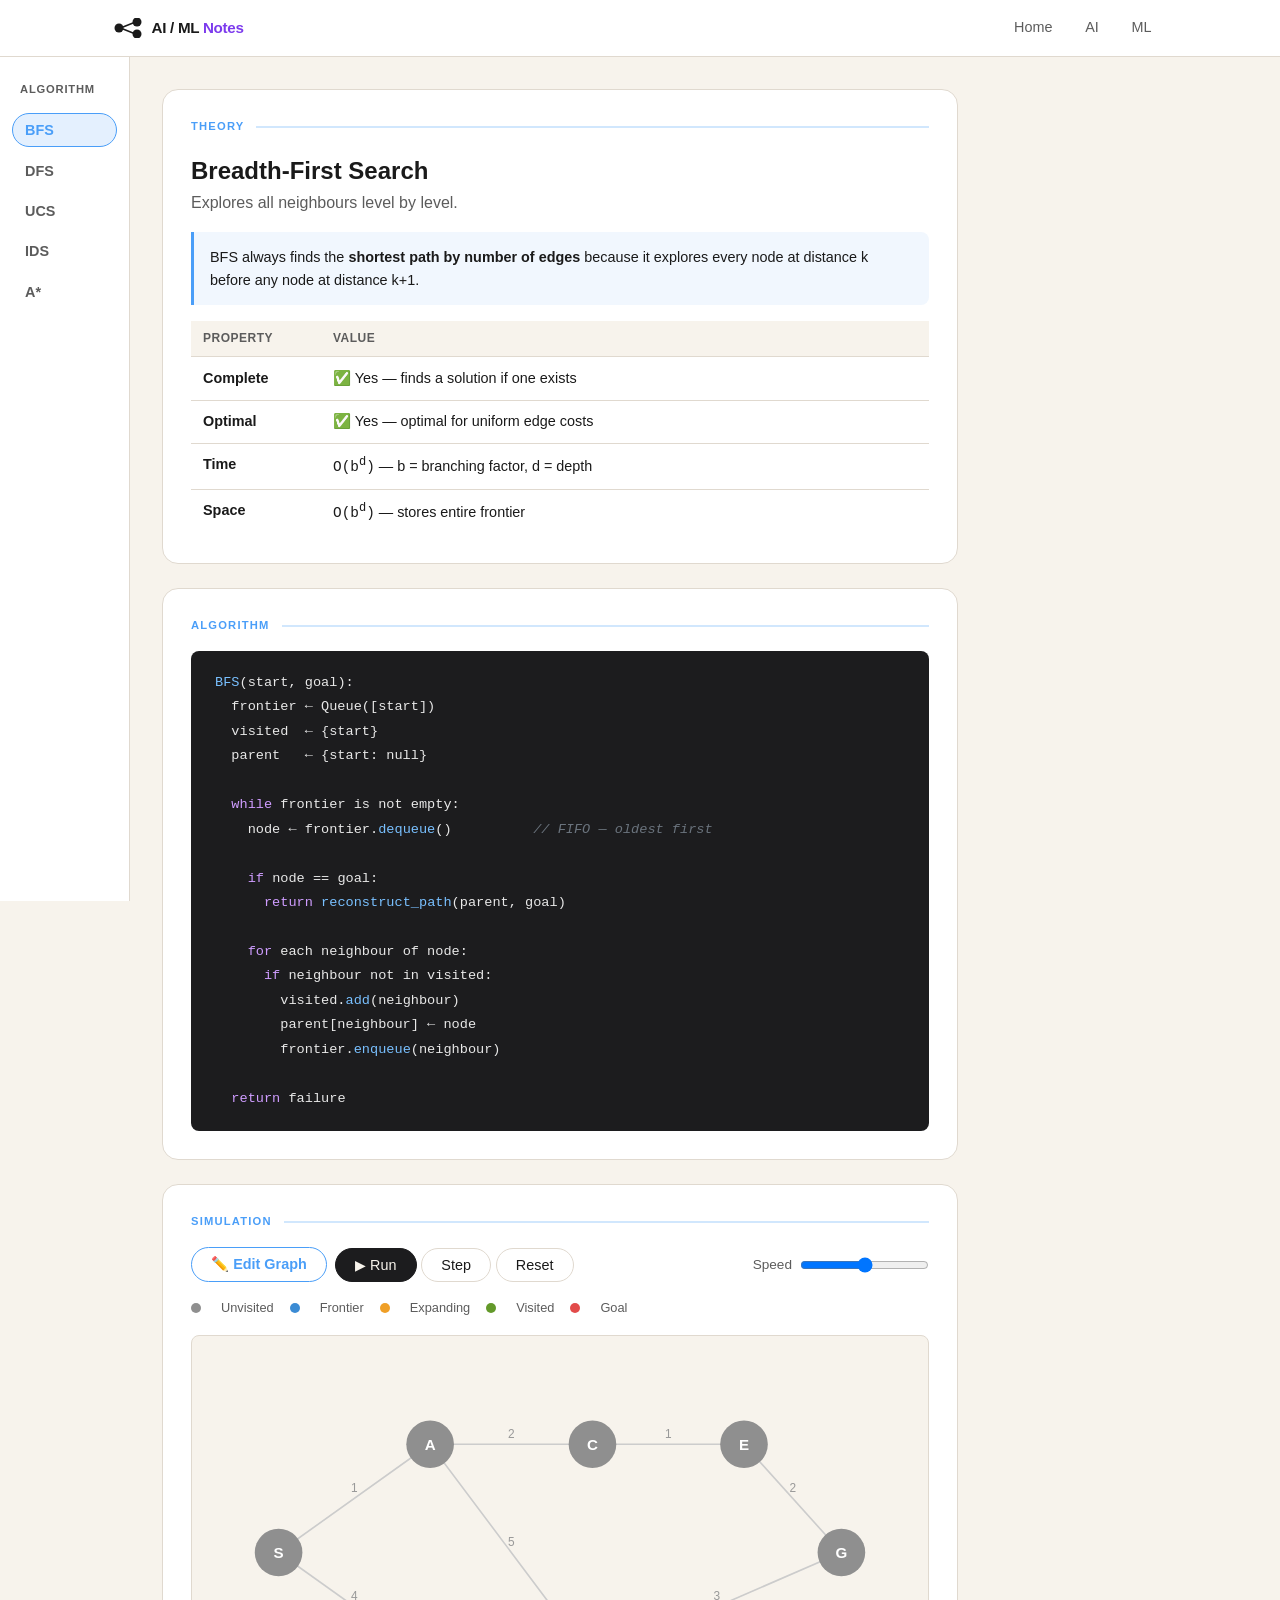
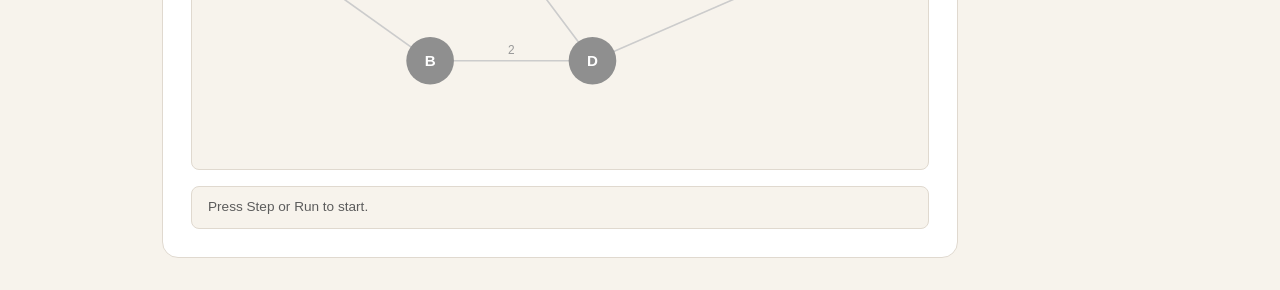
==== algorithms/ai/search/bfs-dfs-astar.html @ 64261f9b "add search" ====
<!DOCTYPE html>
<html lang="en">
<head>
  <meta charset="UTF-8" />
  <meta name="viewport" content="width=device-width, initial-scale=1.0" />
  <title>Search Algorithms — AI/ML Notes</title>
  <!-- Shared styles from project root -->
  <link rel="stylesheet" href="../../../style.css" />
  <!-- Page-specific styles -->
  <style>

    /* ── Accent color variable (JS overrides this per algorithm) ── */
    :root { --accent-algo: #4A9EF8; }

    /* ── Two-column layout ── */
    .page-layout {
      display: flex;
      min-height: calc(100vh - 56px); /* full height minus navbar */
    }

    /* ── Sidebar ── */
    .sidebar {
      width: 130px;
      flex-shrink: 0;              /* never squish the sidebar */
      background: #fff;
      border-right: 1.5px solid var(--border);
      padding: 1.5rem 0.75rem;
      display: flex;
      flex-direction: column;
      gap: 0.4rem;
      position: sticky;
      top: 56px;                   /* stick just below the navbar */
      height: calc(100vh - 56px);
      overflow-y: auto;
    }

    .sidebar-label {
      font-size: 0.7rem;
      font-weight: 700;
      text-transform: uppercase;
      letter-spacing: 0.8px;
      color: var(--text-secondary);
      margin-bottom: 0.5rem;
      padding-left: 0.5rem;
    }

    /* Each algorithm pill in the sidebar */
    .algo-pill {
      width: 100%;
      padding: 0.5rem 0.75rem;
      border-radius: var(--radius-pill);
      border: 1.5px solid transparent;
      background: transparent;
      color: var(--text-secondary);
      font-size: 0.9rem;
      font-weight: 600;
      text-align: left;
      cursor: pointer;
      transition: background 0.15s, color 0.15s, border-color 0.15s;
    }

    .algo-pill:hover {
      background: var(--bg);
      color: var(--text-primary);
    }

    /* Active pill uses the algorithm's accent color */
    .algo-pill.active {
      background: color-mix(in srgb, var(--accent-algo) 15%, white);
      border-color: var(--accent-algo);
      color: var(--accent-algo);
    }

    /* ── Main content area ── */
    .content {
      flex: 1;
      padding: 2rem;
      max-width: 860px;
      display: flex;
      flex-direction: column;
      gap: 1.5rem;
    }

    /* ── Section card ── */
    .section {
      background: #fff;
      border: 1.5px solid var(--border);
      border-radius: var(--radius-md);
      padding: 1.75rem;
      display: flex;
      flex-direction: column;
      gap: 1rem;
    }

    /* Section tag: "THEORY", "ALGORITHM", "SIMULATION" */
    .section-tag {
      font-size: 0.7rem;
      font-weight: 800;
      text-transform: uppercase;
      letter-spacing: 1.2px;
      color: var(--accent-algo);
      display: flex;
      align-items: center;
      gap: 0.75rem;
    }

    /* The horizontal rule stretching to the right */
    .section-tag::after {
      content: '';
      flex: 1;
      height: 1.5px;
      background: color-mix(in srgb, var(--accent-algo) 25%, transparent);
    }

    /* ── Key insight callout box ── */
    .insight-box {
      border-left: 3px solid var(--accent-algo);
      background: color-mix(in srgb, var(--accent-algo) 8%, white);
      border-radius: 0 var(--radius-sm) var(--radius-sm) 0;
      padding: 0.85rem 1rem;
      font-size: 0.9rem;
      color: var(--text-primary);
    }

    /* ── Properties table ── */
    .props-table {
      width: 100%;
      border-collapse: collapse;
      font-size: 0.9rem;
    }

    .props-table th {
      text-align: left;
      padding: 0.5rem 0.75rem;
      background: var(--bg);
      color: var(--text-secondary);
      font-size: 0.75rem;
      text-transform: uppercase;
      letter-spacing: 0.5px;
    }

    .props-table td {
      padding: 0.6rem 0.75rem;
      border-top: 1px solid var(--border);
      vertical-align: top;
    }

    .props-table td:first-child {
      font-weight: 600;
      width: 130px;
    }

    /* ── Pseudocode block ── */
    .pseudocode {
      background: #1C1C1E;
      color: #E8E8E8;
      border-radius: var(--radius-sm);
      padding: 1.25rem 1.5rem;
      font-family: "JetBrains Mono", "Fira Code", "Courier New", monospace;
      font-size: 0.85rem;
      line-height: 1.8;
      overflow-x: auto;
      white-space: pre;
    }

    /* Syntax highlight spans inside pseudocode */
    .kw   { color: #CF9DFF; }   /* keywords: if, while, for, return */
    .fn   { color: #79C0FF; }   /* function names */
    .cm   { color: #6A737D; font-style: italic; }  /* comments */

    /* ── Simulation controls ── */
    .controls {
      display: flex;
      align-items: center;
      gap: 0.5rem;
      flex-wrap: wrap;
    }

    .speed-wrap {
      display: flex;
      align-items: center;
      gap: 0.5rem;
      margin-left: auto;
      font-size: 0.85rem;
      color: var(--text-secondary);
    }

    /* ── Color legend ── */
    .legend {
      display: flex;
      align-items: center;
      gap: 1rem;
      flex-wrap: wrap;
      font-size: 0.8rem;
      color: var(--text-secondary);
    }

    .legend-dot {
      display: inline-block;
      width: 10px;
      height: 10px;
      border-radius: 50%;
      margin-right: 4px;
      vertical-align: middle;
    }

    /* ── SVG graph ── */
    #graph-svg {
      border: 1.5px solid var(--border);
      border-radius: var(--radius-sm);
      background: var(--bg);
    }

    /* ── Step log bar ── */
    .step-log {
      background: var(--bg);
      border: 1.5px solid var(--border);
      border-radius: var(--radius-sm);
      padding: 0.6rem 1rem;
      font-size: 0.85rem;
      color: var(--text-secondary);
      min-height: 38px;
    }

    /* ── Edit/Run toggle button ── */
    .btn-edit-toggle {
      border-color: var(--accent-algo);
      color: var(--accent-algo);
      font-weight: 600;
    }

    /* Active edit mode — button looks "pressed" */
    .btn-edit-toggle.active {
      background: var(--accent-algo);
      color: #fff;
    }

    /* Hint bar shown during edit mode */
    .edit-hint {
      background: #FFFBEB;
      border: 1.5px solid #FDE68A;
      border-radius: var(--radius-sm);
      padding: 0.6rem 1rem;
      font-size: 0.82rem;
      color: #92400E;
    }

    /* ── Mobile: stack sidebar on top ── */
    @media (max-width: 600px) {
      .page-layout  { flex-direction: column; }
      .sidebar      { width: 100%; height: auto; flex-direction: row;
                      flex-wrap: wrap; position: static; border-right: none;
                      border-bottom: 1.5px solid var(--border); }
      .sidebar-label { display: none; }
    }

  </style>
</head>
<body>

  <!-- NAVBAR (injected by nav.js) -->
  <script src="../../../components/nav.js"></script>

  <!-- PAGE LAYOUT: sidebar + content -->
  <div class="page-layout">

    <!-- ── LEFT SIDEBAR ── -->
    <aside class="sidebar">
      <p class="sidebar-label">Algorithm</p>

      <!-- One button per algorithm — JS will highlight the active one -->
      <button class="algo-pill active" data-algo="bfs">BFS</button>
      <button class="algo-pill" data-algo="dfs">DFS</button>
      <button class="algo-pill" data-algo="ucs">UCS</button>
      <button class="algo-pill" data-algo="ids">IDS</button>
      <button class="algo-pill" data-algo="astar">A*</button>
    </aside>

    <!-- ── MAIN CONTENT ── -->
    <main class="content">

      <!-- ─── SECTION 1: THEORY ─────────────────────────────── -->
      <section class="section">
        <div class="section-tag">Theory</div>

        <!-- JS will fill everything inside these divs -->
        <div id="theory-title">
          <h2></h2>
          <p class="subtitle"></p>
        </div>

        <div id="theory-insight" class="insight-box">
          <!-- key insight callout -->
        </div>

        <table id="theory-table" class="props-table">
          <thead>
            <tr>
              <th>Property</th>
              <th>Value</th>
            </tr>
          </thead>
          <tbody>
            <!-- rows: Complete, Optimal, Time, Space -->
          </tbody>
        </table>
      </section>

      <!-- ─── SECTION 2: ALGORITHM ──────────────────────────── -->
      <section class="section">
        <div class="section-tag">Algorithm</div>

        <!-- Monospace pseudocode block — JS fills it -->
        <pre id="pseudocode" class="pseudocode"></pre>
      </section>

      <!-- ─── SECTION 3: SIMULATION ─────────────────────────── -->
      <section class="section">
        <div class="section-tag">Simulation</div>

        <!-- Controls row -->
        <div class="controls">
          <!-- Toggle sits first, always visible -->
          <button class="btn btn-edit-toggle" id="btn-toggle-mode">✏️ Edit Graph</button>

          <!-- These hide in edit mode -->
          <span id="run-controls">
            <button class="btn btn-primary" id="btn-run">▶ Run</button>
            <button class="btn" id="btn-step">Step</button>
            <button class="btn" id="btn-reset">Reset</button>
          </span>

          <div class="speed-wrap">
            <label for="speed-slider">Speed</label>
            <input type="range" id="speed-slider" min="1" max="5" value="3" />
          </div>
        </div>

        <!-- Edit mode hint bar (hidden in run mode) -->
        <div id="edit-hint" class="edit-hint" style="display:none">
          <strong>Edit mode:</strong>
          Click empty space to add a node &nbsp;·&nbsp;
          Drag a node to move it &nbsp;·&nbsp;
          Click two nodes to connect them &nbsp;·&nbsp;
          Right-click a node to delete it
        </div>

        <!-- Color legend -->
        <div class="legend">
          <span class="legend-dot" style="background:var(--viz-inactive)"></span> Unvisited
          <span class="legend-dot" style="background:var(--viz-frontier)"></span> Frontier
          <span class="legend-dot" style="background:var(--viz-active)"></span> Expanding
          <span class="legend-dot" style="background:var(--viz-visited)"></span> Visited
          <span class="legend-dot" style="background:var(--viz-goal)"></span> Goal
        </div>

        <!-- SVG canvas — JS draws the graph here -->
        <svg id="graph-svg"
             viewBox="0 0 680 400"
             width="100%"
             xmlns="http://www.w3.org/2000/svg">
        </svg>

        <!-- Step log — narrates what just happened -->
        <div id="step-log" class="step-log">
          Press Step or Run to start.
        </div>

      </section>

    </main>
  </div>

  <!-- Shared graph editor component -->
  <script src="../../../components/graph-editor.js"></script>

  <!-- PAGE SCRIPT -->
  <script>

    /* ============================================================
       DATA LAYER — theory, pseudocode, and graph per algorithm
       ============================================================ */

    // ── Graph definition (shared by all 5 algorithms) ──────────
    // Nodes: id, label, x/y position on the 680×400 SVG canvas
    // Edges: from → to, with an optional cost (used by UCS and A*)
    const GRAPH = {
      nodes: [
        { id: 'S',  label: 'S',  x: 80,  y: 200 },   // Start
        { id: 'A',  label: 'A',  x: 220, y: 100 },
        { id: 'B',  label: 'B',  x: 220, y: 300 },
        { id: 'C',  label: 'C',  x: 370, y: 100 },
        { id: 'D',  label: 'D',  x: 370, y: 300 },
        { id: 'E',  label: 'E',  x: 510, y: 100 },
        { id: 'G',  label: 'G',  x: 600, y: 200 },   // Goal
      ],
      edges: [
        { from: 'S', to: 'A', cost: 1 },
        { from: 'S', to: 'B', cost: 4 },
        { from: 'A', to: 'C', cost: 2 },
        { from: 'A', to: 'D', cost: 5 },
        { from: 'B', to: 'D', cost: 2 },
        { from: 'C', to: 'E', cost: 1 },
        { from: 'D', to: 'G', cost: 3 },
        { from: 'E', to: 'G', cost: 2 },
      ],
      start: 'S',
      goal:  'G',
      // Heuristic h(n): estimated cost from n to Goal (used by A*)
      heuristic: { S: 6, A: 5, B: 4, C: 3, D: 2, E: 1, G: 0 },
    };

    // Build adjacency list from edges for easy lookup
    // Result: { S: [{id:'A',cost:1},{id:'B',cost:4}], A: [...], ... }
    const ADJ = {};
    GRAPH.nodes.forEach(n => ADJ[n.id] = []);
    GRAPH.edges.forEach(e => {
      ADJ[e.from].push({ id: e.to,   cost: e.cost });
      ADJ[e.to  ].push({ id: e.from, cost: e.cost }); // undirected
    });


    // ── Algorithm definitions ───────────────────────────────────
    const ALGOS = {

      bfs: {
        name:     'Breadth-First Search',
        subtitle: 'Explores all neighbours level by level.',
        accent:   '#4A9EF8',
        insight:  'BFS always finds the <strong>shortest path by number of edges</strong> because it explores every node at distance k before any node at distance k+1.',
        props: [
          { name: 'Complete',  value: '✅ Yes — finds a solution if one exists' },
          { name: 'Optimal',   value: '✅ Yes — optimal for uniform edge costs' },
          { name: 'Time',      value: '<code>O(b<sup>d</sup>)</code> — b = branching factor, d = depth' },
          { name: 'Space',     value: '<code>O(b<sup>d</sup>)</code> — stores entire frontier' },
        ],
        pseudocode:
`<span class="fn">BFS</span>(start, goal):
  frontier ← Queue([start])
  visited  ← {start}
  parent   ← {start: null}

  <span class="kw">while</span> frontier is not empty:
    node ← frontier.<span class="fn">dequeue</span>()          <span class="cm">// FIFO — oldest first</span>

    <span class="kw">if</span> node == goal:
      <span class="kw">return</span> <span class="fn">reconstruct_path</span>(parent, goal)

    <span class="kw">for</span> each neighbour of node:
      <span class="kw">if</span> neighbour not in visited:
        visited.<span class="fn">add</span>(neighbour)
        parent[neighbour] ← node
        frontier.<span class="fn">enqueue</span>(neighbour)

  <span class="kw">return</span> failure`,
      },

      dfs: {
        name:     'Depth-First Search',
        subtitle: 'Dives as deep as possible before backtracking.',
        accent:   '#A78BFA',
        insight:  'DFS uses a <strong>stack</strong> instead of a queue — it always expands the most recently discovered node, diving deep before exploring siblings.',
        props: [
          { name: 'Complete',  value: '❌ No — can get stuck in infinite loops (without visited set)' },
          { name: 'Optimal',   value: '❌ No — may find a longer path first' },
          { name: 'Time',      value: '<code>O(b<sup>m</sup>)</code> — m = max depth of tree' },
          { name: 'Space',     value: '<code>O(b·m)</code> — only stores current path' },
        ],
        pseudocode:
`<span class="fn">DFS</span>(start, goal):
  frontier ← Stack([start])
  visited  ← {}
  parent   ← {start: null}

  <span class="kw">while</span> frontier is not empty:
    node ← frontier.<span class="fn">pop</span>()              <span class="cm">// LIFO — newest first</span>

    <span class="kw">if</span> node in visited: <span class="kw">continue</span>
    visited.<span class="fn">add</span>(node)

    <span class="kw">if</span> node == goal:
      <span class="kw">return</span> <span class="fn">reconstruct_path</span>(parent, goal)

    <span class="kw">for</span> each neighbour of node:
      <span class="kw">if</span> neighbour not in visited:
        parent[neighbour] ← node
        frontier.<span class="fn">push</span>(neighbour)

  <span class="kw">return</span> failure`,
      },

      ucs: {
        name:     'Uniform-Cost Search',
        subtitle: 'Expands the lowest-cost path seen so far.',
        accent:   '#FBBF24',
        insight:  'UCS is BFS generalised to weighted edges. It uses a <strong>priority queue ordered by cumulative path cost</strong> g(n), guaranteeing the cheapest path.',
        props: [
          { name: 'Complete',  value: '✅ Yes — if costs are positive' },
          { name: 'Optimal',   value: '✅ Yes — always finds cheapest path' },
          { name: 'Time',      value: '<code>O(b<sup>1+⌊C*/ε⌋</sup>)</code> — C* = optimal cost' },
          { name: 'Space',     value: '<code>O(b<sup>1+⌊C*/ε⌋</sup>)</code>' },
        ],
        pseudocode:
`<span class="fn">UCS</span>(start, goal):
  frontier ← PriorityQueue([(0, start)])
  visited  ← {}
  cost     ← {start: 0}

  <span class="kw">while</span> frontier is not empty:
    g, node ← frontier.<span class="fn">pop_min</span>()       <span class="cm">// lowest g(n) first</span>

    <span class="kw">if</span> node in visited: <span class="kw">continue</span>
    visited.<span class="fn">add</span>(node)

    <span class="kw">if</span> node == goal: <span class="kw">return</span> g

    <span class="kw">for</span> each (neighbour, edge_cost) of node:
      new_cost ← g + edge_cost
      <span class="kw">if</span> new_cost < cost.get(neighbour, ∞):
        cost[neighbour] ← new_cost
        frontier.<span class="fn">push</span>((new_cost, neighbour))

  <span class="kw">return</span> failure`,
      },

      ids: {
        name:     'Iterative Deepening Search',
        subtitle: 'Repeated DFS with increasing depth limits.',
        accent:   '#34D399',
        insight:  'IDS combines DFS\'s <strong>low memory</strong> with BFS\'s <strong>completeness</strong>. It restarts DFS from scratch each iteration but raises the depth limit by 1, so it never misses shallow solutions.',
        props: [
          { name: 'Complete',  value: '✅ Yes' },
          { name: 'Optimal',   value: '✅ Yes — for uniform edge costs' },
          { name: 'Time',      value: '<code>O(b<sup>d</sup>)</code>' },
          { name: 'Space',     value: '<code>O(b·d)</code> — best of all uninformed searches' },
        ],
        pseudocode:
`<span class="fn">IDS</span>(start, goal):
  <span class="kw">for</span> limit = 0, 1, 2, …:           <span class="cm">// raise depth limit each round</span>
    result ← <span class="fn">DLS</span>(start, goal, limit)
    <span class="kw">if</span> result ≠ cutoff:
      <span class="kw">return</span> result

<span class="fn">DLS</span>(node, goal, limit):           <span class="cm">// Depth-Limited Search</span>
  <span class="kw">if</span> node == goal: <span class="kw">return</span> node
  <span class="kw">if</span> limit == 0:  <span class="kw">return</span> cutoff

  <span class="kw">for</span> each neighbour of node:
    result ← <span class="fn">DLS</span>(neighbour, goal, limit - 1)
    <span class="kw">if</span> result ≠ cutoff:
      <span class="kw">return</span> result

  <span class="kw">return</span> cutoff`,
      },

      astar: {
        name:     'A* Search',
        subtitle: 'Combines path cost g(n) with heuristic estimate h(n).',
        accent:   '#F87171',
        insight:  'A* expands nodes ordered by <strong>f(n) = g(n) + h(n)</strong>. With an admissible heuristic (never over-estimates), it is both complete and optimal — and far faster than UCS in practice.',
        props: [
          { name: 'Complete',  value: '✅ Yes — with admissible heuristic' },
          { name: 'Optimal',   value: '✅ Yes — with admissible heuristic' },
          { name: 'Time',      value: '<code>O(b<sup>d</sup>)</code> — depends heavily on heuristic quality' },
          { name: 'Space',     value: '<code>O(b<sup>d</sup>)</code> — keeps all nodes in memory' },
        ],
        pseudocode:
`<span class="fn">A_STAR</span>(start, goal):
  frontier ← PriorityQueue([(h(start), start)])
  g_cost   ← {start: 0}
  parent   ← {start: null}

  <span class="kw">while</span> frontier is not empty:
    f, node ← frontier.<span class="fn">pop_min</span>()

    <span class="kw">if</span> node == goal:
      <span class="kw">return</span> <span class="fn">reconstruct_path</span>(parent, goal)

    <span class="kw">for</span> each (neighbour, edge_cost) of node:
      new_g ← g_cost[node] + edge_cost
      <span class="kw">if</span> new_g < g_cost.get(neighbour, ∞):
        g_cost[neighbour]  ← new_g
        parent[neighbour]  ← node
        f_score            ← new_g + <span class="fn">h</span>(neighbour)  <span class="cm">// f = g + h</span>
        frontier.<span class="fn">push</span>((f_score, neighbour))

  <span class="kw">return</span> failure`,
      },

    }; // end ALGOS


    /* ============================================================
       UI LAYER — fills Theory + Algorithm sections from ALGOS data
       ============================================================ */

    function loadAlgo(key) {
      const a = ALGOS[key];

      // 1. Update CSS accent color
      document.documentElement.style.setProperty('--accent-algo', a.accent);

      // 2. Theory — title + subtitle
      document.querySelector('#theory-title h2').textContent = a.name;
      document.querySelector('#theory-title .subtitle').textContent = a.subtitle;

      // 3. Theory — insight box
      document.getElementById('theory-insight').innerHTML = a.insight;

      // 4. Theory — properties table rows
      const tbody = document.querySelector('#theory-table tbody');
      tbody.innerHTML = a.props.map(p => `
        <tr>
          <td>${p.name}</td>
          <td>${p.value}</td>
        </tr>
      `).join('');

      // 5. Algorithm — pseudocode
      document.getElementById('pseudocode').innerHTML = a.pseudocode;

      // 6. Reset simulation
      resetSim();
    }

    // ── Sidebar pill clicks ─────────────────────────────────────
    document.querySelectorAll('.algo-pill').forEach(pill => {
      pill.addEventListener('click', () => {
        document.querySelectorAll('.algo-pill').forEach(p => p.classList.remove('active'));
        pill.classList.add('active');
        loadAlgo(pill.dataset.algo);
      });
    });

    /* ============================================================
       SIMULATION ENGINE
       ============================================================ */

    let steps       = [];   // array of pre-computed step snapshots
    let stepIndex   = -1;   // which step we're on (-1 = not started)
    let runTimer    = null; // setInterval handle for Run mode
    let currentAlgo = 'bfs';

    // Speed slider → milliseconds between steps
    function stepDelay() {
      const v = document.getElementById('speed-slider').value; // 1–5
      return [800, 500, 300, 175, 80][v - 1];
    }


    /* ------------------------------------------------------------
       1. DRAW GRAPH
       Renders the SVG from a step snapshot.
       snapshot = { nodeStates, pathEdges, log }
         nodeStates : { 'A': 'frontier' | 'active' | 'visited' | 'goal' | 'inactive' }
         pathEdges  : Set of 'X-Y' strings marking the current best path
    ------------------------------------------------------------ */
    const STATE_COLOR = {
      inactive: 'var(--viz-inactive)',
      frontier: 'var(--viz-frontier)',
      active:   'var(--viz-active)',
      visited:  'var(--viz-visited)',
      goal:     'var(--viz-goal)',
    };

    function drawGraph(snapshot) {
      const svg    = document.getElementById('graph-svg');
      const ns     = 'http://www.w3.org/2000/svg';
      const states = snapshot ? snapshot.nodeStates : {};
      const edges  = snapshot ? snapshot.pathEdges  : new Set();

      svg.innerHTML = ''; // clear previous frame

      // ── Draw edges ──────────────────────────────────────────
      GRAPH.edges.forEach(e => {
        const a = GRAPH.nodes.find(n => n.id === e.from);
        const b = GRAPH.nodes.find(n => n.id === e.to);
        const key1 = `${e.from}-${e.to}`;
        const key2 = `${e.to}-${e.from}`;
        const onPath = edges.has(key1) || edges.has(key2);

        const line = document.createElementNS(ns, 'line');
        line.setAttribute('x1', a.x); line.setAttribute('y1', a.y);
        line.setAttribute('x2', b.x); line.setAttribute('y2', b.y);
        line.setAttribute('stroke',       onPath ? '#333' : '#CCC');
        line.setAttribute('stroke-width', onPath ? 2.5   : 1.5);
        svg.appendChild(line);

        // Edge cost label (midpoint)
        const tx = document.createElementNS(ns, 'text');
        tx.setAttribute('x', (a.x + b.x) / 2);
        tx.setAttribute('y', (a.y + b.y) / 2 - 6);
        tx.setAttribute('text-anchor', 'middle');
        tx.setAttribute('font-size', '11');
        tx.setAttribute('fill', '#999');
        tx.textContent = e.cost;
        svg.appendChild(tx);
      });

      // ── Draw nodes ──────────────────────────────────────────
      GRAPH.nodes.forEach(n => {
        const state = states[n.id] || 'inactive';
        const color = STATE_COLOR[state];

        // circle
        const circle = document.createElementNS(ns, 'circle');
        circle.setAttribute('cx', n.x);
        circle.setAttribute('cy', n.y);
        circle.setAttribute('r',  22);
        circle.setAttribute('fill',         color);
        circle.setAttribute('stroke',       state === 'active' ? '#333' : 'transparent');
        circle.setAttribute('stroke-width', 2.5);
        svg.appendChild(circle);

        // node label
        const label = document.createElementNS(ns, 'text');
        label.setAttribute('x', n.x);
        label.setAttribute('y', n.y + 5);
        label.setAttribute('text-anchor', 'middle');
        label.setAttribute('font-size',   '14');
        label.setAttribute('font-weight', '700');
        label.setAttribute('fill',        state === 'inactive' ? '#fff' : '#fff');
        label.textContent = n.label;
        svg.appendChild(label);
      });

      // ── Update step log ──────────────────────────────────────
      if (snapshot) {
        document.getElementById('step-log').textContent = snapshot.log;
      }
    }


    /* ------------------------------------------------------------
       2. BUILD STEPS
       Pre-runs the algorithm and records every meaningful state
       change as a snapshot array. Step/Run just replay these.
    ------------------------------------------------------------ */
    function buildSteps(algoKey) {
      const snaps  = [];
      const start  = GRAPH.start;
      const goal   = GRAPH.goal;

      // helper: build a Set of path edges from a parent map + end node
      function pathEdges(parent, node) {
        const edges = new Set();
        let cur = node;
        while (parent[cur] !== null && parent[cur] !== undefined) {
          edges.add(`${parent[cur]}-${cur}`);
          cur = parent[cur];
        }
        return edges;
      }

      // helper: push a snapshot
      function snap(nodeStates, log, parent, current) {
        snaps.push({
          nodeStates: { ...nodeStates },
          pathEdges:  parent ? pathEdges(parent, current) : new Set(),
          log,
        });
      }

      // initial state — all nodes inactive
      const initStates = {};
      GRAPH.nodes.forEach(n => initStates[n.id] = 'inactive');

      // ── BFS ─────────────────────────────────────────────────
      if (algoKey === 'bfs') {
        const ns      = { ...initStates, [start]: 'frontier' };
        const visited = new Set([start]);
        const parent  = { [start]: null };
        const queue   = [start];

        snap(ns, `Start: add ${start} to frontier queue.`, parent, start);

        while (queue.length) {
          const node = queue.shift(); // dequeue — FIFO
          ns[node] = 'active';
          snap(ns, `Dequeue ${node} — expanding.`, parent, node);

          if (node === goal) {
            ns[node] = 'goal';
            snap(ns, `🎉 Goal ${goal} found! Path: ${reconstructPath(parent, goal).join(' → ')}`, parent, node);
            break;
          }

          ns[node] = 'visited';
          ADJ[node].forEach(({ id: nb }) => {
            if (!visited.has(nb)) {
              visited.add(nb);
              parent[nb] = node;
              ns[nb] = 'frontier';
              queue.push(nb);
              snap(ns, `Add ${nb} to frontier (discovered from ${node}).`, parent, nb);
            }
          });
        }
      }

      // ── DFS ─────────────────────────────────────────────────
      else if (algoKey === 'dfs') {
        const ns      = { ...initStates, [start]: 'frontier' };
        const visited = new Set();
        const parent  = { [start]: null };
        const stack   = [start];

        snap(ns, `Start: push ${start} onto stack.`, parent, start);

        while (stack.length) {
          const node = stack.pop(); // LIFO
          if (visited.has(node)) continue;

          visited.add(node);
          ns[node] = 'active';
          snap(ns, `Pop ${node} — expanding.`, parent, node);

          if (node === goal) {
            ns[node] = 'goal';
            snap(ns, `🎉 Goal ${goal} found! Path: ${reconstructPath(parent, goal).join(' → ')}`, parent, node);
            break;
          }

          ns[node] = 'visited';
          ADJ[node].forEach(({ id: nb }) => {
            if (!visited.has(nb)) {
              parent[nb] = node;
              ns[nb] = 'frontier';
              stack.push(nb);
            }
          });
          snap(ns, `${node} visited — pushed neighbours onto stack.`, parent, node);
        }
      }

      // ── UCS ─────────────────────────────────────────────────
      else if (algoKey === 'ucs') {
        const ns     = { ...initStates, [start]: 'frontier' };
        const visited = new Set();
        const parent  = { [start]: null };
        const gCost   = { [start]: 0 };
        // priority queue as sorted array [cost, id]
        const pq = [[0, start]];

        snap(ns, `Start: add ${start} with cost 0 to priority queue.`, parent, start);

        while (pq.length) {
          pq.sort((a, b) => a[0] - b[0]);
          const [g, node] = pq.shift();

          if (visited.has(node)) continue;
          visited.add(node);
          ns[node] = 'active';
          snap(ns, `Expand ${node} — cheapest path cost so far: g=${g}.`, parent, node);

          if (node === goal) {
            ns[node] = 'goal';
            snap(ns, `🎉 Goal ${goal} found! Total cost: ${g}. Path: ${reconstructPath(parent, goal).join(' → ')}`, parent, node);
            break;
          }

          ns[node] = 'visited';
          ADJ[node].forEach(({ id: nb, cost }) => {
            const newG = g + cost;
            if (!visited.has(nb) && (gCost[nb] === undefined || newG < gCost[nb])) {
              gCost[nb]  = newG;
              parent[nb] = node;
              ns[nb]     = 'frontier';
              pq.push([newG, nb]);
              snap(ns, `Update ${nb}: g=${newG} (via ${node}, edge cost ${cost}).`, parent, nb);
            }
          });
        }
      }

      // ── IDS ─────────────────────────────────────────────────
      else if (algoKey === 'ids') {
        let found = false;
        for (let limit = 0; limit <= 6 && !found; limit++) {
          const ns     = { ...initStates };
          const parent = { [start]: null };

          snap(ns, `IDS iteration: depth limit = ${limit}. Restarting from ${start}.`, parent, start);

          // DLS implemented iteratively with a stack of {node, depth, parent}
          const stack = [{ node: start, depth: 0 }];
          const visited = new Set();

          while (stack.length) {
            const { node, depth } = stack.pop();
            if (visited.has(node)) continue;
            visited.add(node);

            ns[node] = 'active';
            snap(ns, `Visit ${node} at depth ${depth} (limit ${limit}).`, parent, node);

            if (node === goal) {
              ns[node] = 'goal';
              snap(ns, `🎉 Goal ${goal} found at depth ${depth}! Path: ${reconstructPath(parent, goal).join(' → ')}`, parent, node);
              found = true;
              break;
            }

            ns[node] = 'visited';
            if (depth < limit) {
              ADJ[node].forEach(({ id: nb }) => {
                if (!visited.has(nb)) {
                  parent[nb] = node;
                  ns[nb] = 'frontier';
                  stack.push({ node: nb, depth: depth + 1 });
                }
              });
              snap(ns, `${node} expanded at depth ${depth}.`, parent, node);
            } else {
              snap(ns, `${node} at depth limit — not expanding further.`, parent, node);
            }
          }
        }
      }

      // ── A* ──────────────────────────────────────────────────
      else if (algoKey === 'astar') {
        const h      = GRAPH.heuristic;
        const ns     = { ...initStates, [start]: 'frontier' };
        const visited = new Set();
        const parent  = { [start]: null };
        const gCost   = { [start]: 0 };
        const pq      = [[h[start], start]]; // [f, id]

        snap(ns, `Start: ${start} — g=0, h=${h[start]}, f=${h[start]}.`, parent, start);

        while (pq.length) {
          pq.sort((a, b) => a[0] - b[0]);
          const [f, node] = pq.shift();

          if (visited.has(node)) continue;
          visited.add(node);
          ns[node] = 'active';
          snap(ns, `Expand ${node} — f=${f}, g=${gCost[node]}, h=${h[node]}.`, parent, node);

          if (node === goal) {
            ns[node] = 'goal';
            snap(ns, `🎉 Goal ${goal} found! Cost: ${gCost[node]}. Path: ${reconstructPath(parent, goal).join(' → ')}`, parent, node);
            break;
          }

          ns[node] = 'visited';
          ADJ[node].forEach(({ id: nb, cost }) => {
            const newG = gCost[node] + cost;
            if (!visited.has(nb) && (gCost[nb] === undefined || newG < gCost[nb])) {
              gCost[nb]  = newG;
              parent[nb] = node;
              ns[nb]     = 'frontier';
              const fScore = newG + h[nb];
              pq.push([fScore, nb]);
              snap(ns, `Update ${nb}: g=${newG}, h=${h[nb]}, f=${fScore} (via ${node}).`, parent, nb);
            }
          });
        }
      }

      return snaps;
    }

    // Reconstruct path array from parent map
    function reconstructPath(parent, goal) {
      const path = [];
      let cur = goal;
      while (cur !== null && cur !== undefined) {
        path.unshift(cur);
        cur = parent[cur];
      }
      return path;
    }


    /* ------------------------------------------------------------
       3. CONTROLS — Step / Run / Reset
    ------------------------------------------------------------ */
    function stopRun() {
      if (runTimer) { clearInterval(runTimer); runTimer = null; }
      document.getElementById('btn-run').textContent = '▶ Run';
    }

    function resetSim() {
      stopRun();
      stepIndex = -1;
      steps = buildSteps(currentAlgo);
      // draw initial graph (all inactive)
      drawGraph({
        nodeStates: Object.fromEntries(GRAPH.nodes.map(n => [n.id, 'inactive'])),
        pathEdges:  new Set(),
        log:        'Press Step or Run to start.',
      });
    }

    document.getElementById('btn-step').addEventListener('click', () => {
      stopRun();
      if (stepIndex < steps.length - 1) {
        stepIndex++;
        drawGraph(steps[stepIndex]);
      }
    });

    document.getElementById('btn-run').addEventListener('click', () => {
      if (runTimer) { stopRun(); return; } // toggle off

      document.getElementById('btn-run').textContent = '⏸ Pause';

      if (stepIndex >= steps.length - 1) resetSim(); // replay from start

      runTimer = setInterval(() => {
        stepIndex++;
        drawGraph(steps[stepIndex]);
        if (stepIndex >= steps.length - 1) stopRun();
      }, stepDelay());
    });

    document.getElementById('btn-reset').addEventListener('click', resetSim);

    // Rebuild steps when algo changes (loadAlgo calls resetSim which calls buildSteps)
    // We just need to keep currentAlgo in sync
    document.querySelectorAll('.algo-pill').forEach(pill => {
      pill.addEventListener('click', () => { currentAlgo = pill.dataset.algo; });
    });


    /* ============================================================
       GRAPH EDITOR — modular component
    ============================================================ */

    function rebuildADJ() {
      GRAPH.nodes.forEach(n => { ADJ[n.id] = []; });
      GRAPH.edges.forEach(e => {
        ADJ[e.from].push({ id: e.to,   cost: e.cost });
        ADJ[e.to  ].push({ id: e.from, cost: e.cost });
      });
    }

    const editor = new GraphEditor({
      svgId:         'graph-svg',
      graph:         GRAPH,
      logId:         'step-log',
      onGraphChange: rebuildADJ,
    });

    /* ============================================================
       MODE TOGGLE — Edit ↔ Run
    ============================================================ */
    let editMode = false;

    const btnToggle   = document.getElementById('btn-toggle-mode');
    const runControls = document.getElementById('run-controls');
    const editHint    = document.getElementById('edit-hint');

    btnToggle.addEventListener('click', () => {
      editMode = !editMode;

      if (editMode) {
        stopRun();
        btnToggle.textContent = '▶ Run Mode';
        btnToggle.classList.add('active');
        runControls.style.display = 'none';
        editHint.style.display    = 'block';
        editor.enable();
      } else {
        btnToggle.textContent = '✏️ Edit Graph';
        btnToggle.classList.remove('active');
        runControls.style.display = 'inline-flex';
        editHint.style.display    = 'none';
        editor.disable();
        resetSim();   // rebuild steps on the edited graph
      }
    });

    // ── Load BFS on first open ──────────────────────────────────
    loadAlgo('bfs');

  </script>

</body>
</html>
---- style.css ----
/* ============================================================
   CSS VARIABLES — one place to control the whole color system
   ============================================================ */
:root {
  /* backgrounds */
  --bg:           #F7F3EC;   /* warm cream page background */
  --bg-card:      #FFFFFF;   /* white cards */
  --bg-dark:      #1C1C1E;   /* dark sections / navbar */

  /* text */
  --text-primary:   #1A1A1A;
  --text-secondary: #5C5C5C;
  --text-on-dark:   #F7F3EC;

  /* border */
  --border:       #E0D9CF;

  /* accent (active pills, links) */
  --accent:       #D8C8F0;   /* soft lavender, like the screenshot */
  --accent-text:  #3D1F7A;

  /* algorithm visualizer colors (from project spec) */
  --viz-frontier: #3B8BD4;   /* blue  — frontier / candidates */
  --viz-active:   #EF9F27;   /* amber — currently expanding */
  --viz-visited:  #63992A;   /* green — visited / settled */
  --viz-goal:     #E24B4A;   /* red   — goal found */
  --viz-inactive: #8F8F8F;   /* gray  — unvisited */
  --viz-weight:   #9B59B6;   /* purple — weights / activations */
  --viz-boundary: #1ABC9C;   /* teal  — decision boundaries */

  /* spacing & shape */
  --radius-sm:   8px;
  --radius-md:   16px;
  --radius-pill: 999px;
  --max-width:   1100px;
}

/* ============================================================
   RESET — strip browser default margin/padding/box model
   ============================================================ */
*, *::before, *::after {
  box-sizing: border-box;
  margin: 0;
  padding: 0;
}

/* ============================================================
   BASE — body font, background, text color
   ============================================================ */
body {
  font-family: -apple-system, BlinkMacSystemFont, "Segoe UI", sans-serif;
  background-color: var(--bg);
  color: var(--text-primary);
  line-height: 1.6;
}

/* ============================================================
   CONTAINER — centers content and limits max width
   ============================================================ */
.container {
  max-width: var(--max-width);
  margin: 0 auto;
  padding: 2rem 1.5rem;
}

/* ============================================================
   TYPOGRAPHY
   ============================================================ */
h1 { font-size: 2.2rem; font-weight: 700; letter-spacing: -0.5px; }
h2 { font-size: 1.5rem; font-weight: 600; }
h3 { font-size: 1.1rem; font-weight: 600; }

p  { color: var(--text-secondary); }

/* ============================================================
   PILL TAGS  (Beginner / Intermediate / Advanced badges)
   ============================================================ */
.badge {
  display: inline-block;
  padding: 0.25rem 0.85rem;
  border-radius: var(--radius-pill);
  font-size: 0.75rem;
  font-weight: 600;
  letter-spacing: 0.4px;
  border: 1.5px solid currentColor;
}

.badge-beginner     { color: #2E7D32; background: #E8F5E9; }
.badge-intermediate { color: #E65100; background: #FFF3E0; }
.badge-advanced     { color: #6A1B9A; background: #F3E5F5; }

/* ============================================================
   BUTTONS
   ============================================================ */
.btn {
  display: inline-flex;
  align-items: center;
  gap: 0.4rem;
  padding: 0.5rem 1.2rem;
  border-radius: var(--radius-pill);
  border: 1.5px solid var(--border);
  background: var(--bg-card);
  color: var(--text-primary);
  font-size: 0.9rem;
  font-weight: 500;
  cursor: pointer;
  transition: background 0.15s, border-color 0.15s;
}

.btn:hover {
  background: var(--accent);
  border-color: var(--accent-text);
  color: var(--accent-text);
}

.btn-primary {
  background: var(--bg-dark);
  color: var(--text-on-dark);
  border-color: var(--bg-dark);
}

.btn-primary:hover {
  background: #333;
  border-color: #333;
  color: var(--text-on-dark);
}

/* ============================================================
   NAVBAR
   ============================================================ */
.navbar {
  background: var(--bg-card);          /* white */
  border-bottom: 1.5px solid var(--border);
  position: sticky;
  top: 0;
  z-index: 100;
}

.nav-inner {
  max-width: var(--max-width);
  margin: 0 auto;
  padding: 0 1.5rem;
  height: 56px;
  display: flex;
  align-items: center;
  justify-content: space-between;
}

.nav-logo {
  display: flex;
  align-items: center;
  gap: 0.6rem;
  text-decoration: none;
}

.nav-logo-text {
  font-weight: 700;
  font-size: 0.95rem;
  color: var(--text-primary);
  letter-spacing: -0.3px;
}

.nav-logo-accent {
  color: #7C3AED;   /* purple accent on "Notes" */
}

.nav-links {
  display: flex;
  gap: 0.25rem;
}

.nav-link {
  padding: 0.35rem 0.9rem;
  border-radius: var(--radius-pill);
  color: var(--text-secondary);
  text-decoration: none;
  font-size: 0.9rem;
  font-weight: 500;
  transition: background 0.15s, color 0.15s;
}

.nav-link:hover,
.nav-link--active {
  background: var(--bg);
  color: var(--text-primary);
}

/* ============================================================
   HOMEPAGE — hero, filter bar, card grid
   ============================================================ */
.hero {
  padding: 3rem 0 1.5rem;
}

.hero h1 {
  margin-bottom: 0.5rem;
}

.filter-bar {
  display: flex;
  gap: 0.5rem;
  margin-bottom: 2rem;
}

.filter-btn.active {
  background: var(--accent);
  border-color: var(--accent-text);
  color: var(--accent-text);
}

/* Grid: 3 columns on desktop, fewer on smaller screens */
.card-grid {
  display: grid;
  grid-template-columns: repeat(auto-fill, minmax(300px, 1fr));
  gap: 1.25rem;
}

/* ── Card ── */
.card {
  background: var(--bg-card);
  border: 1.5px solid var(--border);
  border-radius: var(--radius-md);
  padding: 1.25rem;
  text-decoration: none;
  color: var(--text-primary);
  display: flex;
  flex-direction: column;
  gap: 0.6rem;
  transition: border-color 0.15s, box-shadow 0.15s;
}

.card:hover {
  border-color: #BBAEE0;
  box-shadow: 0 4px 16px rgba(0,0,0,0.07);
}

/* Locked (not done) cards look dimmed */
.card--locked {
  opacity: 0.5;
  cursor: default;
  pointer-events: none;
}

.card-top {
  display: flex;
  justify-content: space-between;
  align-items: center;
}

.card-topic {
  font-size: 0.75rem;
  font-weight: 600;
  color: var(--text-secondary);
  text-transform: uppercase;
  letter-spacing: 0.5px;
}

.card-title {
  font-size: 1rem;
  font-weight: 700;
}

.card-desc {
  font-size: 0.875rem;
  flex: 1;             /* pushes footer to the bottom */
}

.card-footer {
  display: flex;
  justify-content: space-between;
  align-items: center;
  margin-top: 0.5rem;
  font-size: 0.8rem;
}

.card-week {
  color: var(--text-secondary);
}

.card-status {
  color: var(--text-secondary);
}

.card-status.done {
  color: #2E7D32;
  font-weight: 600;
}
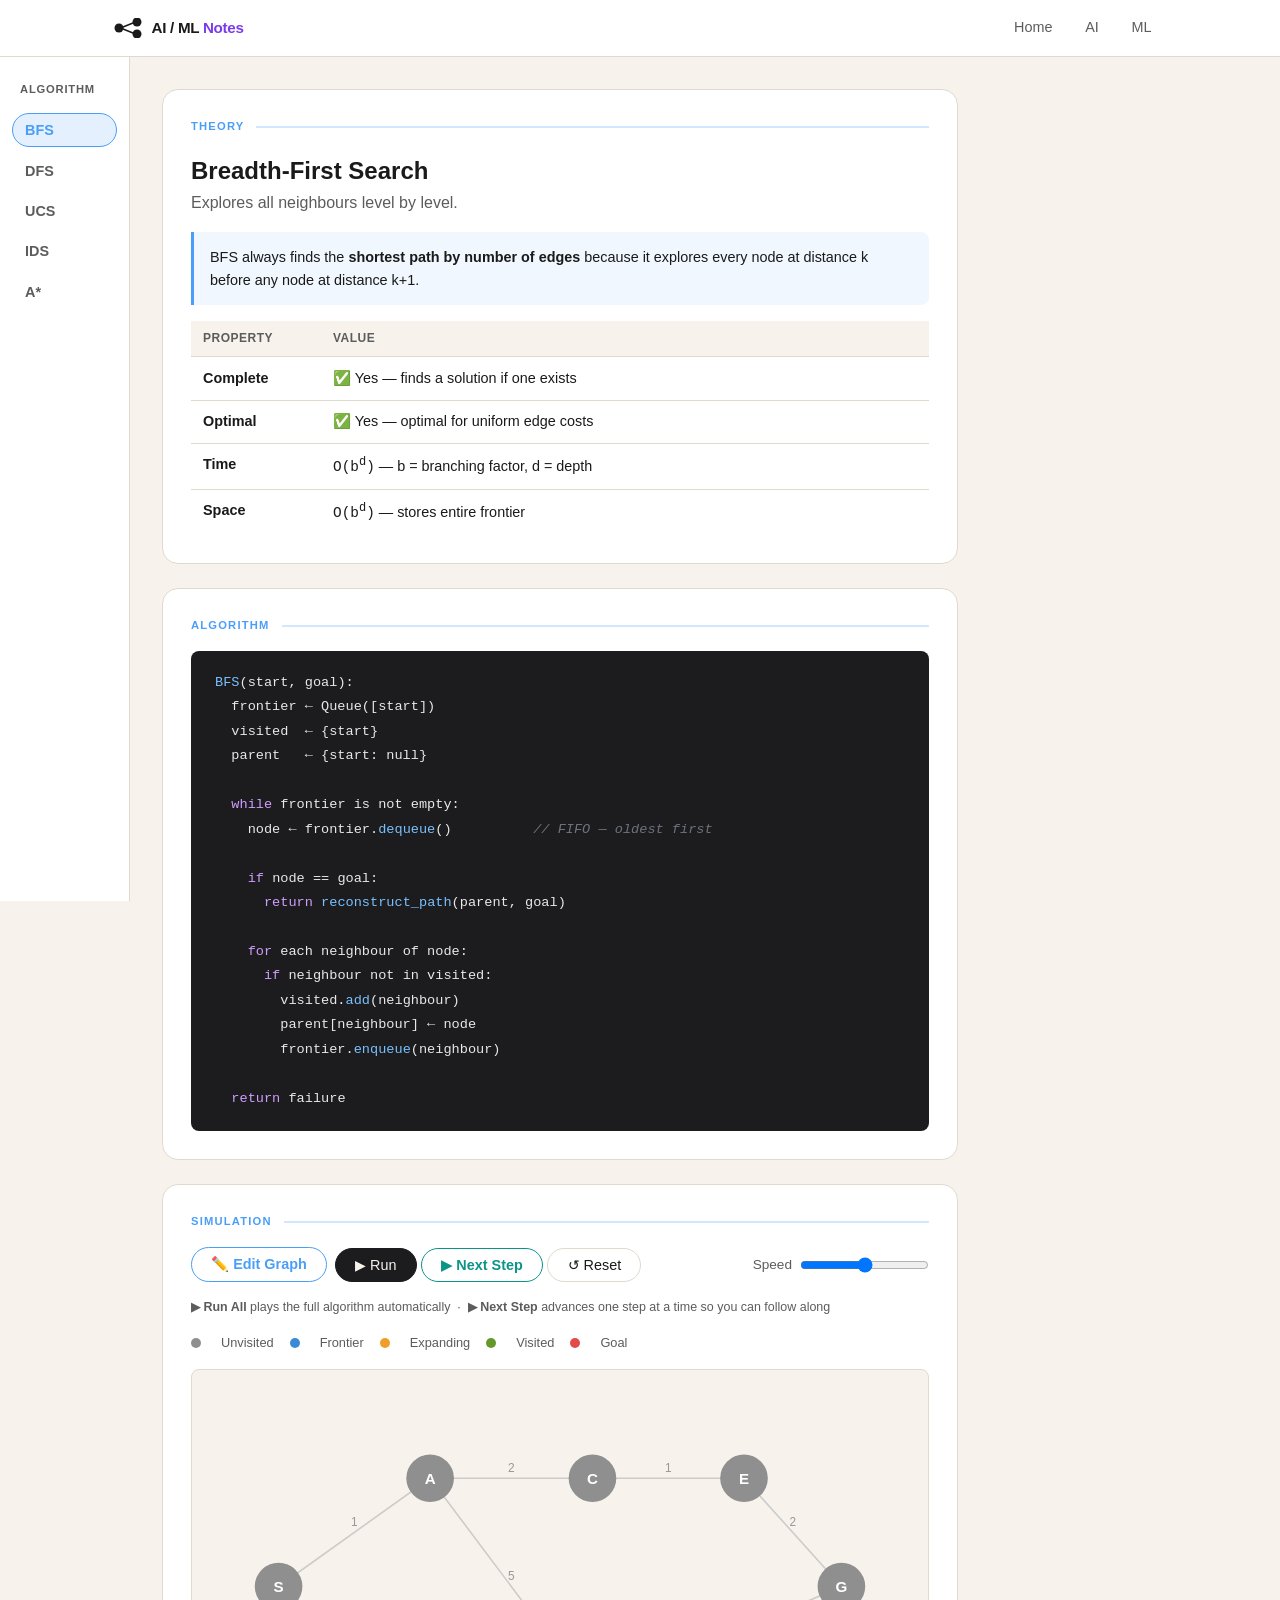
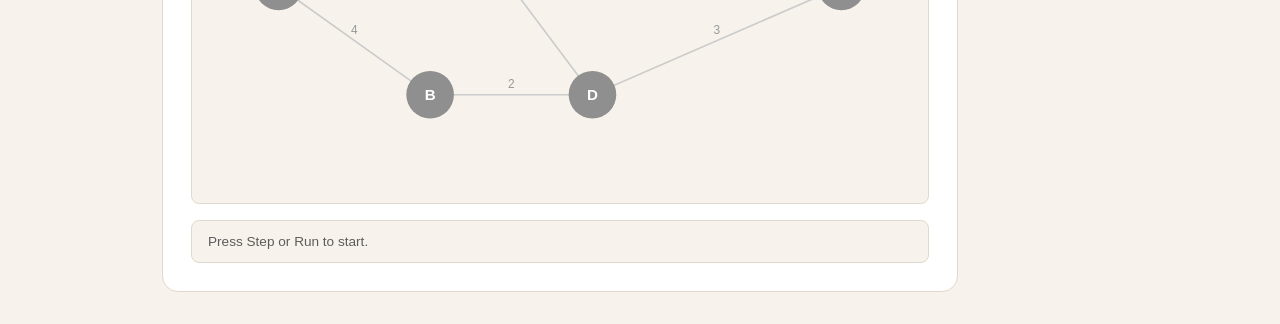
==== commit 1da2f201: "improve card UI, remove week/done labels" ====
--- a/algorithms/ai/search/bfs-dfs-astar.html
+++ b/algorithms/ai/search/bfs-dfs-astar.html
@@ -235,6 +235,26 @@
       color: #fff;
     }
 
+    /* Next Step button — teal outline to stand out from Run */
+    .btn-step-manual {
+      border-color: #0D9488;
+      color: #0D9488;
+      font-weight: 600;
+    }
+
+    .btn-step-manual:hover {
+      background: #F0FDFA;
+      border-color: #0D9488;
+      color: #0D9488;
+    }
+
+    /* Controls hint line */
+    .controls-hint {
+      font-size: 0.78rem;
+      color: var(--text-secondary);
+      line-height: 1.5;
+    }
+
     /* Hint bar shown during edit mode */
     .edit-hint {
       background: #FFFBEB;
@@ -325,9 +345,9 @@
 
           <!-- These hide in edit mode -->
           <span id="run-controls">
-            <button class="btn btn-primary" id="btn-run">▶ Run</button>
-            <button class="btn" id="btn-step">Step</button>
-            <button class="btn" id="btn-reset">Reset</button>
+            <button class="btn btn-primary" id="btn-run">▶ Run All</button>
+            <button class="btn btn-step-manual" id="btn-step">▶ Next Step</button>
+            <button class="btn" id="btn-reset">↺ Reset</button>
           </span>
 
           <div class="speed-wrap">
@@ -335,6 +355,12 @@
             <input type="range" id="speed-slider" min="1" max="5" value="3" />
           </div>
         </div>
+
+        <!-- Controls hint (always visible in run mode) -->
+        <p class="controls-hint">
+          <strong>▶ Run All</strong> plays the full algorithm automatically &nbsp;·&nbsp;
+          <strong>▶ Next Step</strong> advances one step at a time so you can follow along
+        </p>
 
         <!-- Edit mode hint bar (hidden in run mode) -->
         <div id="edit-hint" class="edit-hint" style="display:none">
--- a/style.css
+++ b/style.css
@@ -220,23 +220,24 @@
   background: var(--bg-card);
   border: 1.5px solid var(--border);
   border-radius: var(--radius-md);
-  padding: 1.25rem;
+  padding: 1.5rem;
   text-decoration: none;
   color: var(--text-primary);
   display: flex;
   flex-direction: column;
-  gap: 0.6rem;
-  transition: border-color 0.15s, box-shadow 0.15s;
+  gap: 0.75rem;
+  transition: border-color 0.2s, box-shadow 0.2s, transform 0.2s;
 }
 
 .card:hover {
-  border-color: #BBAEE0;
-  box-shadow: 0 4px 16px rgba(0,0,0,0.07);
-}
-
-/* Locked (not done) cards look dimmed */
+  border-color: #C4B5FD;
+  box-shadow: 0 8px 24px rgba(124,58,237,0.08);
+  transform: translateY(-2px);
+}
+
+/* Locked cards — dimmed, not clickable */
 .card--locked {
-  opacity: 0.5;
+  opacity: 0.45;
   cursor: default;
   pointer-events: none;
 }
@@ -248,32 +249,40 @@
 }
 
 .card-topic {
-  font-size: 0.75rem;
-  font-weight: 600;
+  font-size: 0.7rem;
+  font-weight: 700;
   color: var(--text-secondary);
   text-transform: uppercase;
-  letter-spacing: 0.5px;
+  letter-spacing: 0.7px;
 }
 
 .card-title {
-  font-size: 1rem;
+  font-size: 1.05rem;
   font-weight: 700;
+  line-height: 1.3;
 }
 
 .card-desc {
   font-size: 0.875rem;
-  flex: 1;             /* pushes footer to the bottom */
-}
-
-.card-footer {
-  display: flex;
-  justify-content: space-between;
-  align-items: center;
-  margin-top: 0.5rem;
-  font-size: 0.8rem;
-}
-
-.card-week {
+  line-height: 1.55;
+  flex: 1;
+}
+
+/* Bottom CTA row */
+.card-cta {
+  margin-top: 0.25rem;
+  display: flex;
+  justify-content: flex-end;
+}
+
+.card-cta-link {
+  font-size: 0.82rem;
+  font-weight: 600;
+  color: #7C3AED;
+}
+
+.card-cta-soon {
+  font-size: 0.82rem;
   color: var(--text-secondary);
 }
 
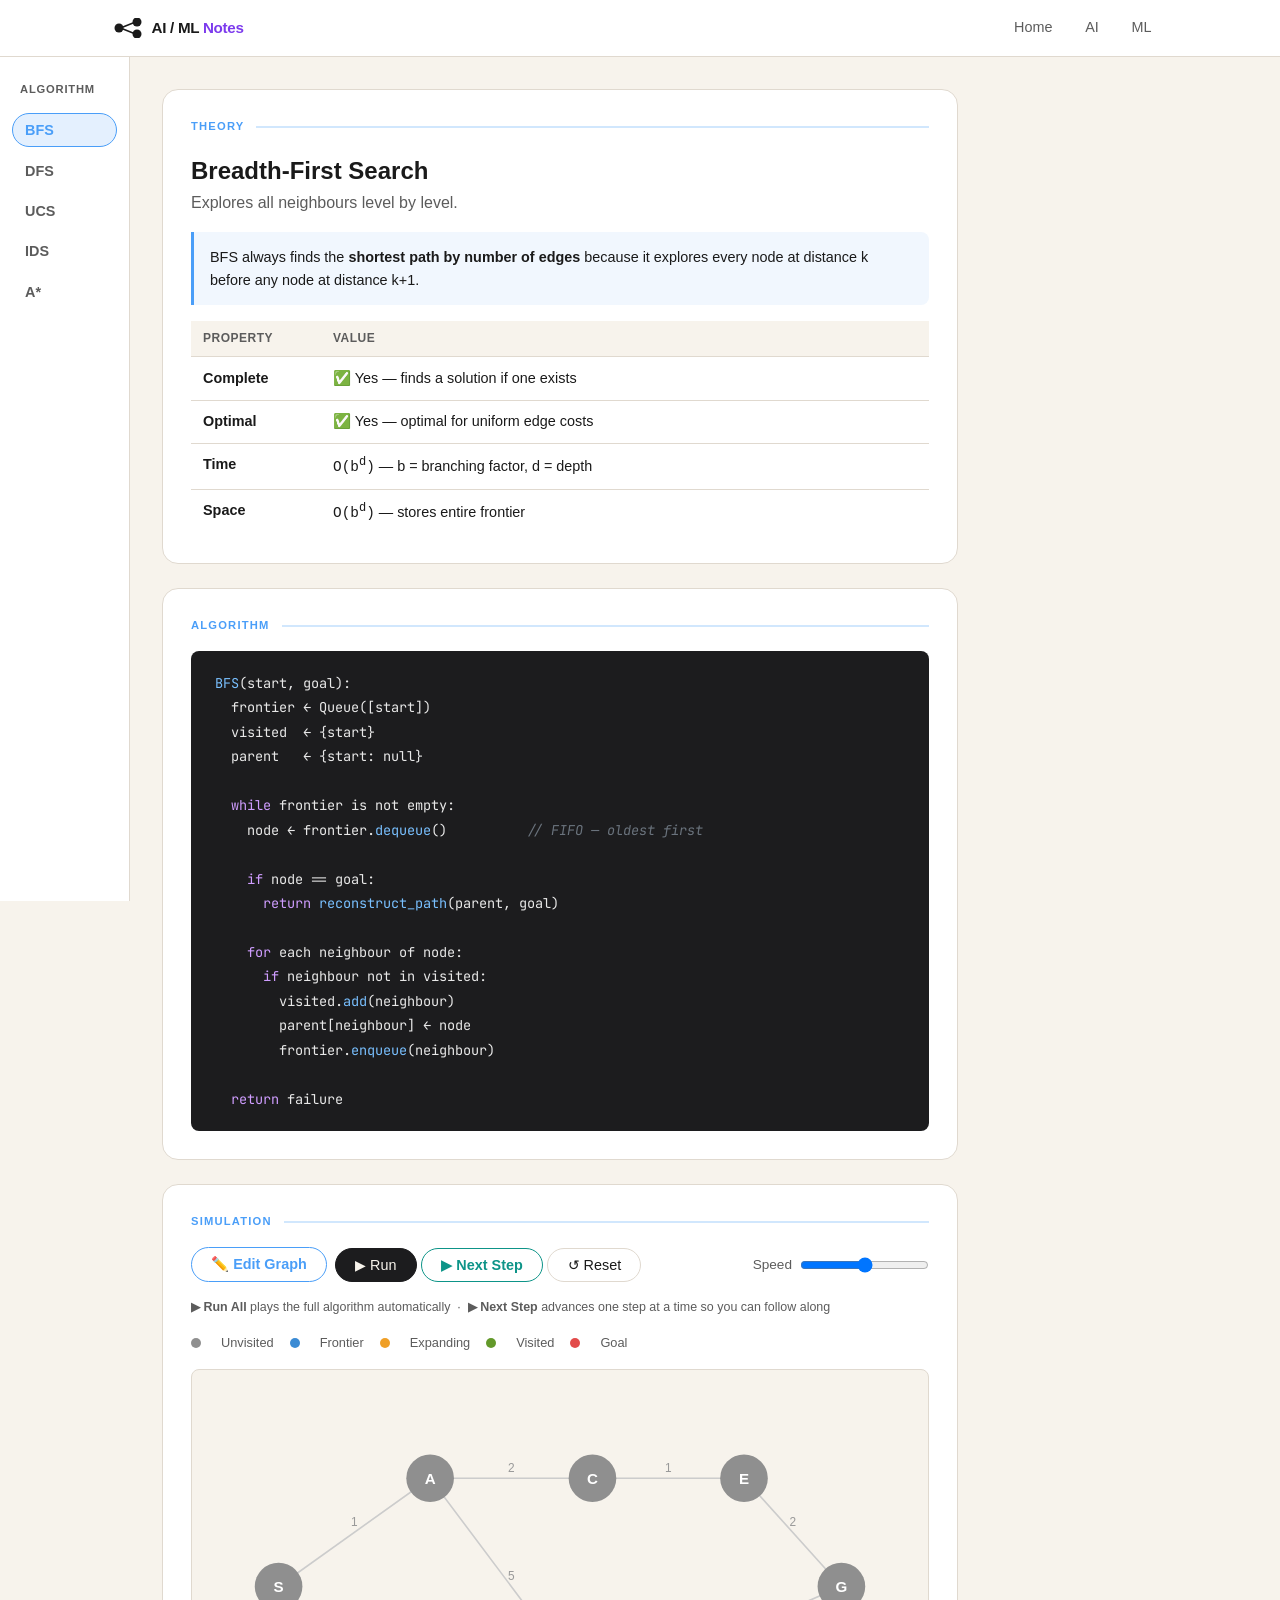
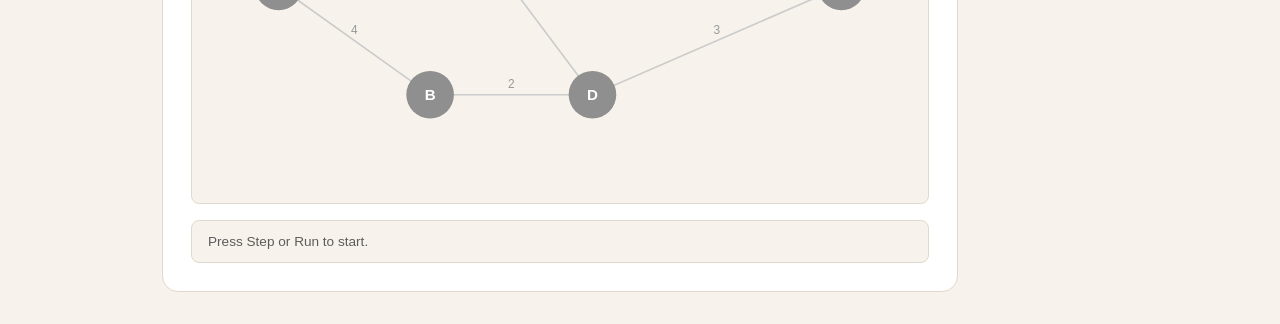
==== commit 844c1403: "add search meta data" ====
--- a/algorithms/ai/search/bfs-dfs-astar.html
+++ b/algorithms/ai/search/bfs-dfs-astar.html
@@ -3,7 +3,24 @@
 <head>
   <meta charset="UTF-8" />
   <meta name="viewport" content="width=device-width, initial-scale=1.0" />
-  <title>Search Algorithms — AI/ML Notes</title>
+
+  <!-- ── Primary SEO ── -->
+  <title>BFS, DFS, UCS, IDS & A* Search Visualizer — AI/ML Visual Notes</title>
+  <meta name="description" content="Interactive step-by-step visualizer for BFS (Breadth-First Search), DFS (Depth-First Search), UCS (Uniform-Cost Search), IDS (Iterative Deepening) and A* search algorithms. Edit the graph and watch algorithms find the goal." />
+  <meta name="keywords" content="BFS visualizer, DFS visualizer, A star search visualization, breadth first search animation, depth first search step by step, uniform cost search, iterative deepening search, A* pathfinding, graph search algorithms, AI search algorithms interactive" />
+  <meta name="author" content="Mahamud Hasan Walid" />
+  <link rel="canonical" href="https://walid2851.github.io/ai-ml-visual-notes/algorithms/ai/search/bfs-dfs-astar.html" />
+
+  <meta property="og:type"        content="article" />
+  <meta property="og:url"         content="https://walid2851.github.io/ai-ml-visual-notes/algorithms/ai/search/bfs-dfs-astar.html" />
+  <meta property="og:title"       content="BFS, DFS, UCS, IDS & A* Search Visualizer" />
+  <meta property="og:description" content="Step-by-step interactive visualizer for 5 graph search algorithms. Edit the graph, change the goal, and watch how each algorithm explores differently." />
+  <meta property="og:image"       content="https://walid2851.github.io/ai-ml-visual-notes/assets/og-preview.png" />
+  <meta name="twitter:card"       content="summary_large_image" />
+
+  <link rel="icon" href="data:image/svg+xml,<svg xmlns='http://www.w3.org/2000/svg' viewBox='0 0 32 32'><circle cx='6' cy='16' r='5' fill='%237C3AED'/><circle cx='26' cy='6' r='5' fill='%237C3AED'/><circle cx='26' cy='26' r='5' fill='%237C3AED'/><line x1='11' y1='14' x2='21' y2='8' stroke='%237C3AED' stroke-width='2'/><line x1='11' y1='18' x2='21' y2='24' stroke='%237C3AED' stroke-width='2'/></svg>" />
+  <link rel="preconnect" href="https://fonts.googleapis.com" />
+  <link rel="stylesheet" href="https://fonts.googleapis.com/css2?family=JetBrains+Mono:wght@400;600&display=swap" />
   <!-- Shared styles from project root -->
   <link rel="stylesheet" href="../../../style.css" />
   <!-- Page-specific styles -->
@@ -266,12 +283,87 @@
     }
 
     /* ── Mobile: stack sidebar on top ── */
-    @media (max-width: 600px) {
-      .page-layout  { flex-direction: column; }
-      .sidebar      { width: 100%; height: auto; flex-direction: row;
-                      flex-wrap: wrap; position: static; border-right: none;
-                      border-bottom: 1.5px solid var(--border); }
+    @media (max-width: 640px) {
+
+      /* ── Layout: stack sidebar above content ── */
+      .page-layout {
+        flex-direction: column;
+      }
+
+      /* ── Sidebar becomes a horizontal pill row ── */
+      .sidebar {
+        width: 100%;
+        height: auto;
+        flex-direction: row;
+        flex-wrap: nowrap;       /* scroll instead of wrap */
+        overflow-x: auto;
+        position: static;
+        border-right: none;
+        border-bottom: 1.5px solid var(--border);
+        padding: 0.6rem 0.75rem;
+        gap: 0.4rem;
+      }
+
       .sidebar-label { display: none; }
+
+      .algo-pill {
+        width: auto;
+        white-space: nowrap;     /* prevent label from wrapping */
+        flex-shrink: 0;
+      }
+
+      /* ── Content: tighter padding ── */
+      .content {
+        padding: 1rem;
+        gap: 1rem;
+      }
+
+      .section {
+        padding: 1.1rem;
+      }
+
+      /* ── Controls: wrap onto two lines ── */
+      .controls {
+        flex-wrap: wrap;
+        gap: 0.4rem;
+      }
+
+      /* Speed slider moves to its own row */
+      .speed-wrap {
+        margin-left: 0;
+        width: 100%;
+        justify-content: flex-start;
+      }
+
+      /* Controls hint — smaller on mobile */
+      .controls-hint {
+        font-size: 0.75rem;
+      }
+
+      /* ── Legend: wrap items ── */
+      .legend {
+        gap: 0.6rem;
+      }
+
+      /* ── SVG: shorter height on mobile so it fits without scrolling ── */
+      #graph-svg {
+        height: 260px;
+      }
+
+      /* ── Properties table: let long values wrap ── */
+      .props-table td {
+        font-size: 0.8rem;
+      }
+
+      .props-table td:first-child {
+        width: 90px;
+      }
+
+      /* ── Pseudocode: smaller font, still scrollable ── */
+      .pseudocode {
+        font-size: 0.75rem;
+        padding: 0.9rem 1rem;
+      }
     }
 
   </style>
--- a/style.css
+++ b/style.css
@@ -257,9 +257,9 @@
 }
 
 .card-title {
-  font-size: 1.05rem;
+  font-size: 0.95rem;
   font-weight: 700;
-  line-height: 1.3;
+  line-height: 1.4;
 }
 
 .card-desc {
@@ -294,3 +294,33 @@
   color: #2E7D32;
   font-weight: 600;
 }
+
+/* ============================================================
+   MOBILE — shared (applies to all pages)
+   ============================================================ */
+@media (max-width: 640px) {
+
+  /* Smaller container padding on narrow screens */
+  .container {
+    padding: 1rem;
+  }
+
+  /* Hero */
+  .hero {
+    padding: 1.5rem 0 1rem;
+  }
+
+  h1 { font-size: 1.6rem; }
+
+  /* Cards fill full width, single column */
+  .card-grid {
+    grid-template-columns: 1fr;
+  }
+
+  /* Filter bar scrolls horizontally if needed */
+  .filter-bar {
+    overflow-x: auto;
+    padding-bottom: 0.25rem;
+    flex-wrap: nowrap;
+  }
+}
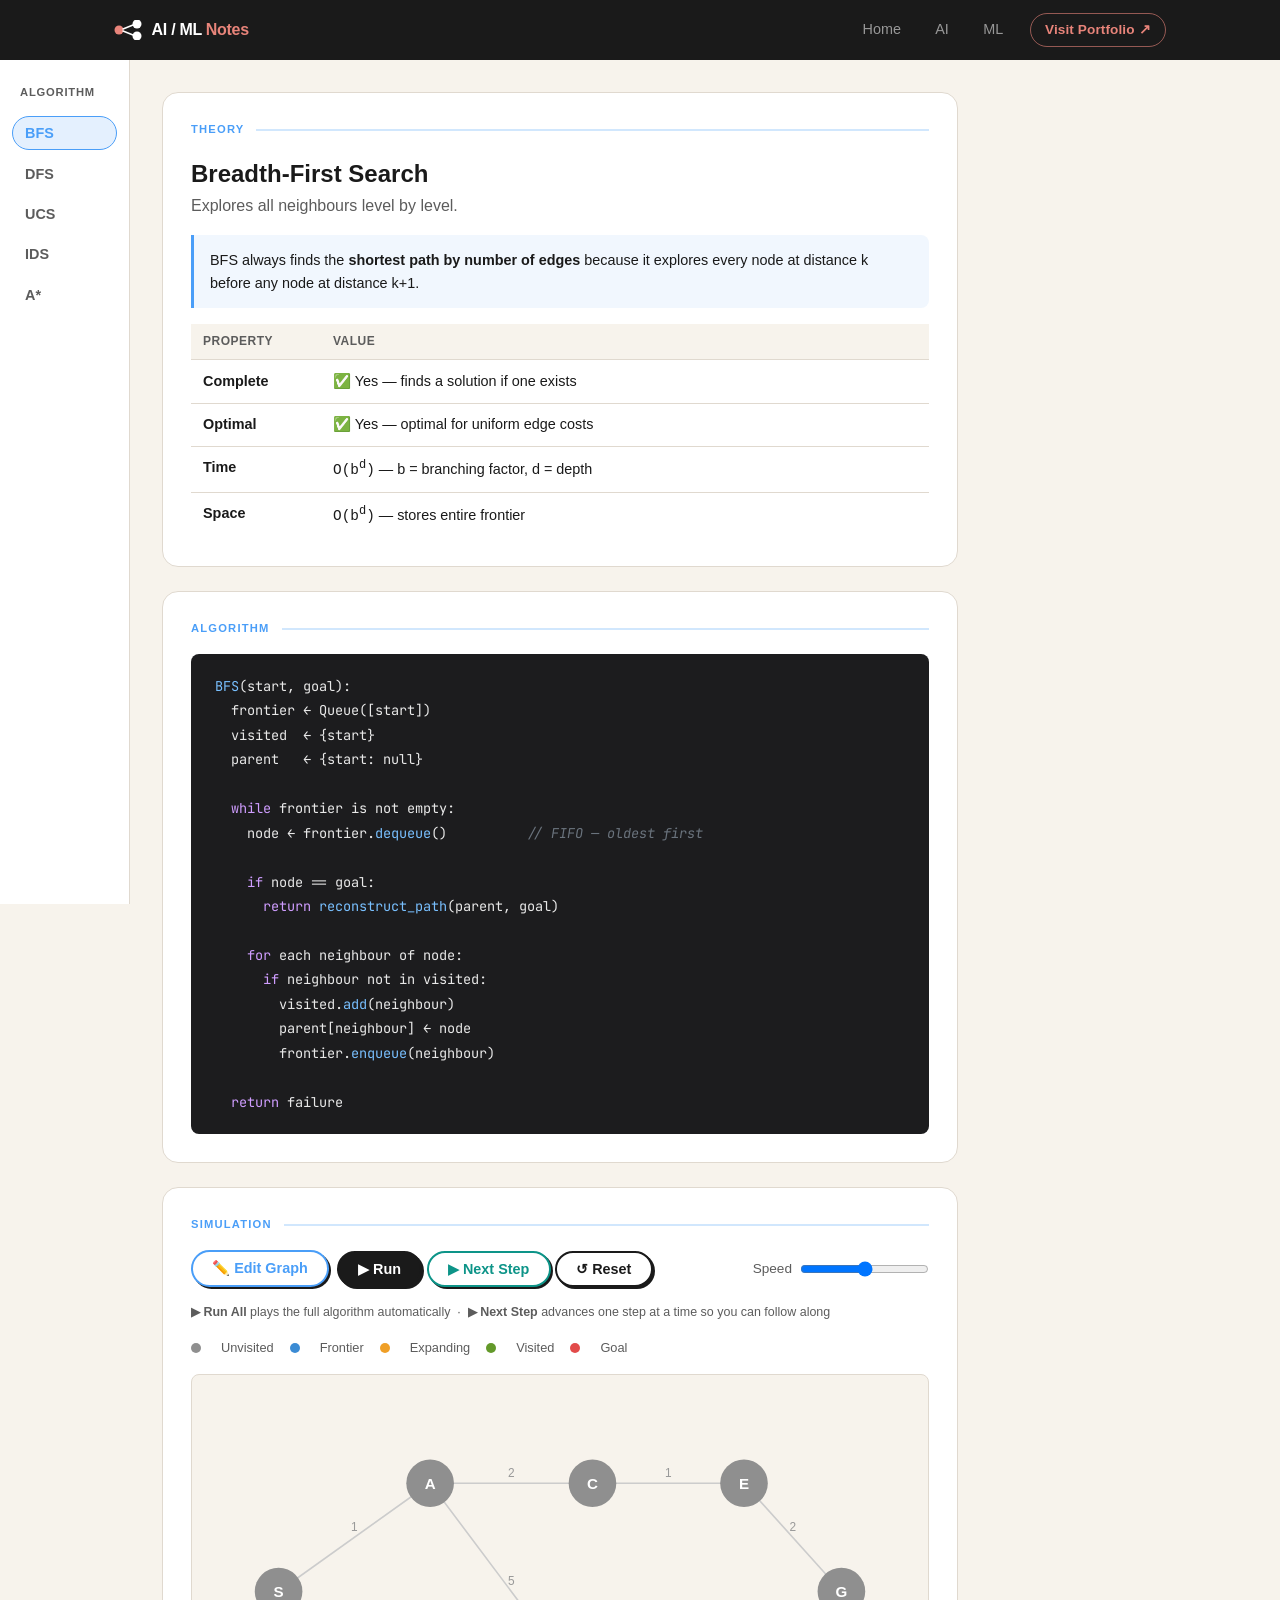
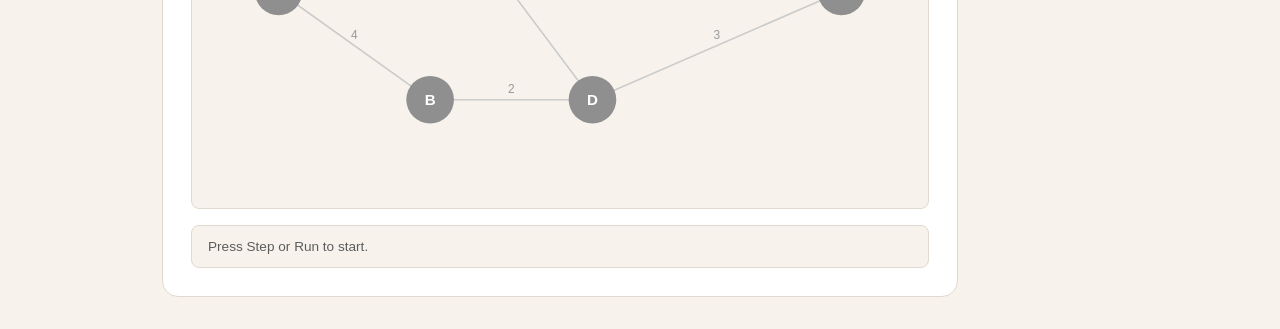
==== commit 73f3627e: "improve SEO" ====
--- a/algorithms/ai/search/bfs-dfs-astar.html
+++ b/algorithms/ai/search/bfs-dfs-astar.html
@@ -9,6 +9,8 @@
   <meta name="description" content="Interactive step-by-step visualizer for BFS (Breadth-First Search), DFS (Depth-First Search), UCS (Uniform-Cost Search), IDS (Iterative Deepening) and A* search algorithms. Edit the graph and watch algorithms find the goal." />
   <meta name="keywords" content="BFS visualizer, DFS visualizer, A star search visualization, breadth first search animation, depth first search step by step, uniform cost search, iterative deepening search, A* pathfinding, graph search algorithms, AI search algorithms interactive" />
   <meta name="author" content="Mahamud Hasan Walid" />
+  <meta name="robots" content="index, follow" />
+  <meta name="theme-color" content="#1a1a1a" />
   <link rel="canonical" href="https://walid2851.github.io/ai-ml-visual-notes/algorithms/ai/search/bfs-dfs-astar.html" />
 
   <meta property="og:type"        content="article" />
@@ -397,7 +399,7 @@
 
         <!-- JS will fill everything inside these divs -->
         <div id="theory-title">
-          <h2></h2>
+          <h2>BFS, DFS, A* &amp; Graph Search Algorithms — Interactive Visualizer</h2>
           <p class="subtitle"></p>
         </div>
 
@@ -713,6 +715,7 @@
        ============================================================ */
 
     function loadAlgo(key) {
+      currentAlgo = key;
       const a = ALGOS[key];
 
       // 1. Update CSS accent color
@@ -1136,11 +1139,7 @@
 
     document.getElementById('btn-reset').addEventListener('click', resetSim);
 
-    // Rebuild steps when algo changes (loadAlgo calls resetSim which calls buildSteps)
-    // We just need to keep currentAlgo in sync
-    document.querySelectorAll('.algo-pill').forEach(pill => {
-      pill.addEventListener('click', () => { currentAlgo = pill.dataset.algo; });
-    });
+    // currentAlgo is kept in sync inside loadAlgo(key)
 
 
     /* ============================================================
--- a/style.css
+++ b/style.css
@@ -98,39 +98,43 @@
   gap: 0.4rem;
   padding: 0.5rem 1.2rem;
   border-radius: var(--radius-pill);
-  border: 1.5px solid var(--border);
+  border: 2px solid #1a1a1a;
   background: var(--bg-card);
   color: var(--text-primary);
   font-size: 0.9rem;
-  font-weight: 500;
+  font-weight: 600;
   cursor: pointer;
-  transition: background 0.15s, border-color 0.15s;
+  box-shadow: 2px 2px 0 #1a1a1a;
+  transition: transform 0.12s, box-shadow 0.12s;
 }
 
 .btn:hover {
-  background: var(--accent);
-  border-color: var(--accent-text);
-  color: var(--accent-text);
+  transform: translate(-1px, -1px);
+  box-shadow: 3px 3px 0 #1a1a1a;
+  background: var(--bg-card);
+  border-color: #1a1a1a;
+  color: var(--text-primary);
 }
 
 .btn-primary {
-  background: var(--bg-dark);
-  color: var(--text-on-dark);
-  border-color: var(--bg-dark);
+  background: #1a1a1a;
+  color: #ffffff;
+  border-color: #1a1a1a;
 }
 
 .btn-primary:hover {
   background: #333;
   border-color: #333;
-  color: var(--text-on-dark);
+  color: #ffffff;
+  transform: translate(-1px, -1px);
+  box-shadow: 3px 3px 0 rgba(0,0,0,0.4);
 }
 
 /* ============================================================
    NAVBAR
    ============================================================ */
 .navbar {
-  background: var(--bg-card);          /* white */
-  border-bottom: 1.5px solid var(--border);
+  background: #1a1a1a;
   position: sticky;
   top: 0;
   z-index: 100;
@@ -140,7 +144,7 @@
   max-width: var(--max-width);
   margin: 0 auto;
   padding: 0 1.5rem;
-  height: 56px;
+  height: 60px;
   display: flex;
   align-items: center;
   justify-content: space-between;
@@ -155,24 +159,24 @@
 
 .nav-logo-text {
   font-weight: 700;
-  font-size: 0.95rem;
-  color: var(--text-primary);
+  font-size: 1rem;
+  color: #ffffff;
   letter-spacing: -0.3px;
 }
 
 .nav-logo-accent {
-  color: #7C3AED;   /* purple accent on "Notes" */
+  color: #E8847A;
 }
 
 .nav-links {
   display: flex;
-  gap: 0.25rem;
+  gap: 0.35rem;
 }
 
 .nav-link {
   padding: 0.35rem 0.9rem;
   border-radius: var(--radius-pill);
-  color: var(--text-secondary);
+  color: rgba(255, 255, 255, 0.55);
   text-decoration: none;
   font-size: 0.9rem;
   font-weight: 500;
@@ -181,8 +185,29 @@
 
 .nav-link:hover,
 .nav-link--active {
-  background: var(--bg);
-  color: var(--text-primary);
+  background: rgba(255, 255, 255, 0.1);
+  color: #ffffff;
+}
+
+.nav-portfolio {
+  display: inline-flex;
+  align-items: center;
+  padding: 0.32rem 0.9rem;
+  margin-left: 0.4rem;
+  border-radius: var(--radius-pill);
+  border: 1.5px solid rgba(232, 132, 122, 0.6);
+  color: #E8847A;
+  text-decoration: none;
+  font-size: 0.85rem;
+  font-weight: 600;
+  letter-spacing: 0.1px;
+  transition: background 0.15s, border-color 0.15s, color 0.15s;
+}
+
+.nav-portfolio:hover {
+  background: rgba(232, 132, 122, 0.12);
+  border-color: #E8847A;
+  color: #f0a09a;
 }
 
 /* ============================================================
@@ -203,9 +228,11 @@
 }
 
 .filter-btn.active {
-  background: var(--accent);
-  border-color: var(--accent-text);
-  color: var(--accent-text);
+  background: #1a1a1a;
+  color: #ffffff;
+  border-color: #1a1a1a;
+  transform: none;
+  box-shadow: 2px 2px 0 rgba(0, 0, 0, 0.3);
 }
 
 /* Grid: 3 columns on desktop, fewer on smaller screens */
@@ -217,82 +244,96 @@
 
 /* ── Card ── */
 .card {
-  background: var(--bg-card);
-  border: 1.5px solid var(--border);
+  background: var(--card-bg, #FFFFFF);
+  border: 2.5px solid #1a1a1a;
   border-radius: var(--radius-md);
+  box-shadow: 4px 4px 0 #1a1a1a;
   padding: 1.5rem;
   text-decoration: none;
-  color: var(--text-primary);
+  color: #1a1a1a;
   display: flex;
   flex-direction: column;
-  gap: 0.75rem;
-  transition: border-color 0.2s, box-shadow 0.2s, transform 0.2s;
+  gap: 0.85rem;
+  transition: transform 0.15s, box-shadow 0.15s;
 }
 
 .card:hover {
-  border-color: #C4B5FD;
-  box-shadow: 0 8px 24px rgba(124,58,237,0.08);
-  transform: translateY(-2px);
-}
-
-/* Locked cards — dimmed, not clickable */
+  transform: translate(-2px, -2px);
+  box-shadow: 6px 6px 0 #1a1a1a;
+}
+
 .card--locked {
   opacity: 0.45;
   cursor: default;
   pointer-events: none;
 }
 
-.card-top {
+.card-header {
   display: flex;
   justify-content: space-between;
-  align-items: center;
+  align-items: flex-start;
+}
+
+.card-icon {
+  width: 46px;
+  height: 46px;
+  background: #fff;
+  border: 2px solid #1a1a1a;
+  border-radius: 10px;
+  display: flex;
+  align-items: center;
+  justify-content: center;
+  flex-shrink: 0;
 }
 
 .card-topic {
-  font-size: 0.7rem;
+  font-size: 0.62rem;
   font-weight: 700;
-  color: var(--text-secondary);
+  color: #fff;
+  background: #1a1a1a;
   text-transform: uppercase;
   letter-spacing: 0.7px;
+  padding: 0.28rem 0.65rem;
+  border-radius: 5px;
 }
 
 .card-title {
-  font-size: 0.95rem;
+  font-size: 1rem;
   font-weight: 700;
-  line-height: 1.4;
+  line-height: 1.45;
+  color: #1a1a1a;
 }
 
 .card-desc {
   font-size: 0.875rem;
   line-height: 1.55;
   flex: 1;
-}
-
-/* Bottom CTA row */
+  color: rgba(26, 26, 26, 0.72);
+}
+
 .card-cta {
-  margin-top: 0.25rem;
-  display: flex;
-  justify-content: flex-end;
-}
-
-.card-cta-link {
+  margin-top: 0.15rem;
+}
+
+.card-btn {
+  display: inline-flex;
+  align-items: center;
+  padding: 0.45rem 1rem;
+  background: #fff;
+  border: 2px solid #1a1a1a;
+  border-radius: 7px;
   font-size: 0.82rem;
   font-weight: 600;
-  color: #7C3AED;
-}
-
-.card-cta-soon {
-  font-size: 0.82rem;
-  color: var(--text-secondary);
-}
-
-.card-status {
-  color: var(--text-secondary);
-}
-
-.card-status.done {
-  color: #2E7D32;
-  font-weight: 600;
+  color: #1a1a1a;
+  transition: background 0.12s;
+}
+
+.card-btn:hover {
+  background: #f0f0f0;
+}
+
+.card-btn--soon {
+  opacity: 0.55;
 }
 
 /* ============================================================
